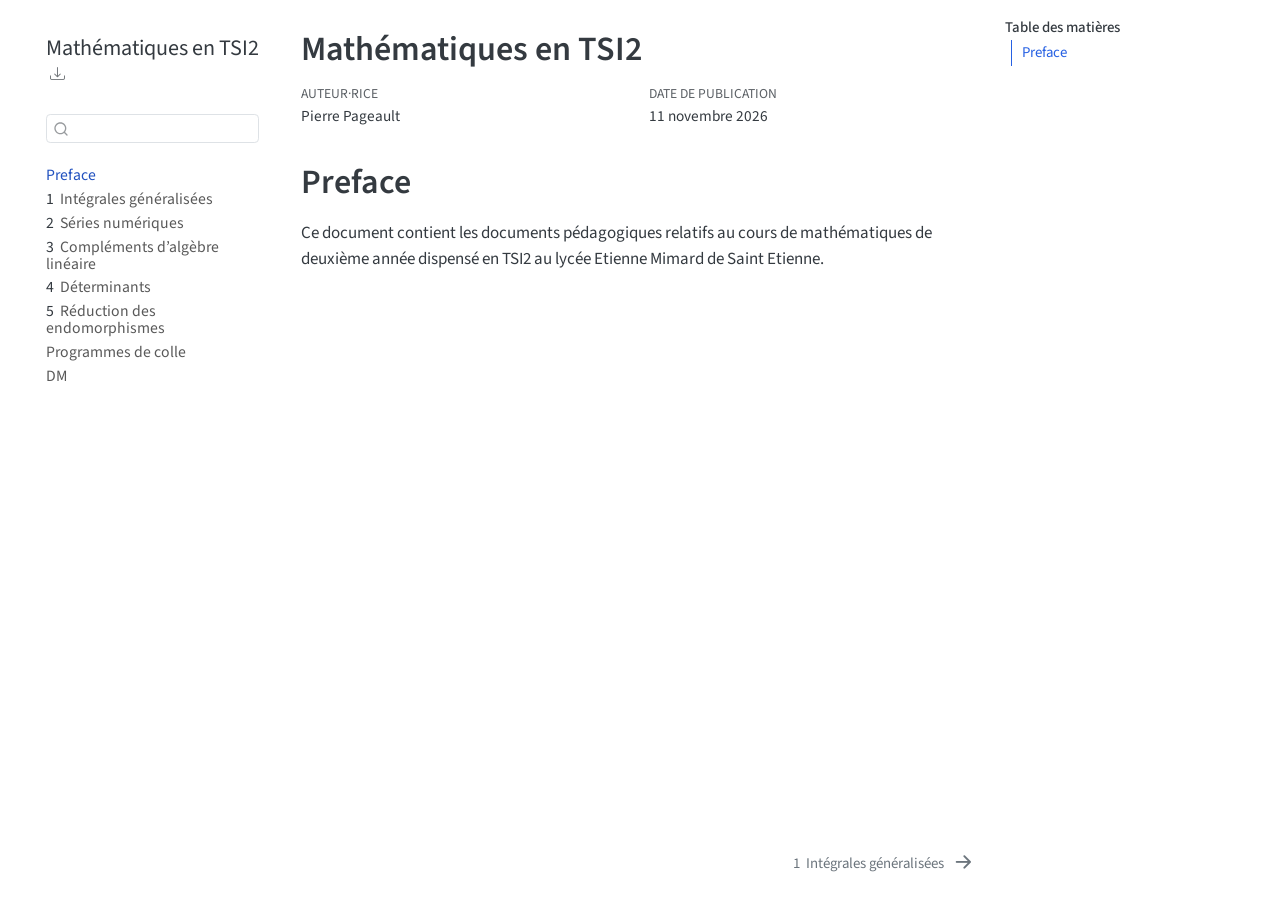
==== index.html @ 3d757d97 "Built site for gh-pages" ====
<!DOCTYPE html>
<html xmlns="http://www.w3.org/1999/xhtml" lang="fr" xml:lang="fr"><head>

<meta charset="utf-8">
<meta name="generator" content="quarto-1.9.38">

<meta name="viewport" content="width=device-width, initial-scale=1.0, user-scalable=yes">

<meta name="author" content="Pierre Pageault">

<title>Mathématiques en TSI2</title>
<style>
/* Default styles provided by pandoc.
** See https://pandoc.org/MANUAL.html#variables-for-html for config info.
*/
code{white-space: pre-wrap;}
span.smallcaps{font-variant: small-caps;}
div.columns{display: flex; gap: min(4vw, 1.5em);}
div.column{flex: auto; overflow-x: auto;}
div.hanging-indent{margin-left: 1.5em; text-indent: -1.5em;}
ul.task-list{list-style: none;}
ul.task-list li input[type="checkbox"] {
  width: 0.8em;
  margin: 0 0.8em 0.2em -1em; /* quarto-specific, see https://github.com/quarto-dev/quarto-cli/issues/4556 */ 
  vertical-align: middle;
}
</style>


<script src="site_libs/quarto-nav/quarto-nav.js"></script>
<script src="site_libs/quarto-nav/headroom.min.js"></script>
<script src="site_libs/clipboard/clipboard.min.js"></script>
<script src="site_libs/quarto-search/autocomplete.umd.js"></script>
<script src="site_libs/quarto-search/fuse.min.js"></script>
<script src="site_libs/quarto-search/quarto-search.js"></script>
<meta name="quarto:offset" content="./">
<link href="./01-integrales-generalisees.html" rel="next">
<script src="site_libs/quarto-html/quarto.js" type="module"></script>
<script src="site_libs/quarto-html/tabsets/tabsets.js" type="module"></script>
<script src="site_libs/quarto-html/popper.min.js"></script>
<script src="site_libs/quarto-html/tippy.umd.min.js"></script>
<script src="site_libs/quarto-html/anchor.min.js"></script>
<link href="site_libs/quarto-html/tippy.css" rel="stylesheet">
<link href="site_libs/quarto-html/quarto-syntax-highlighting-15634bcf2e68342d4ad2dfa704d543f6.css" rel="stylesheet" id="quarto-text-highlighting-styles">
<script src="site_libs/bootstrap/bootstrap.min.js"></script>
<link href="site_libs/bootstrap/bootstrap-icons.css" rel="stylesheet">
<link href="site_libs/bootstrap/bootstrap-452fedebf206357581fb8f02f36bbb8c.min.css" rel="stylesheet" append-hash="true" id="quarto-bootstrap" data-mode="light">
<script id="quarto-search-options" type="application/json">{
  "location": "sidebar",
  "copy-button": false,
  "collapse-after": 3,
  "panel-placement": "start",
  "type": "textbox",
  "limit": 50,
  "keyboard-shortcut": [
    "f",
    "/",
    "s"
  ],
  "show-item-context": false,
  "language": {
    "search-no-results-text": "Pas de résultats",
    "search-matching-documents-text": "documents trouvés",
    "search-copy-link-title": "Copier le lien vers la recherche",
    "search-hide-matches-text": "Cacher les correspondances additionnelles",
    "search-more-match-text": "correspondance de plus dans ce document",
    "search-more-matches-text": "correspondances de plus dans ce document",
    "search-clear-button-title": "Effacer",
    "search-text-placeholder": "",
    "search-detached-cancel-button-title": "Annuler",
    "search-submit-button-title": "Envoyer",
    "search-label": "Recherche"
  }
}</script>


<link rel="stylesheet" href="style.css">
</head>

<body class="nav-sidebar floating quarto-light">

<div id="quarto-search-results"></div>
  <header id="quarto-header" class="headroom fixed-top">
  <nav class="quarto-secondary-nav">
    <div class="container-fluid d-flex">
      <button type="button" class="quarto-btn-toggle btn" data-bs-toggle="collapse" role="button" data-bs-target=".quarto-sidebar-collapse-item" aria-controls="quarto-sidebar" aria-expanded="false" aria-label="Basculer la barre latérale" onclick="if (window.quartoToggleHeadroom) { window.quartoToggleHeadroom(); }">
        <i class="bi bi-layout-text-sidebar-reverse"></i>
      </button>
        <nav class="quarto-page-breadcrumbs" aria-label="breadcrumb"><ol class="breadcrumb"><li class="breadcrumb-item"><a href="./index.html">Preface</a></li></ol></nav>
        <a class="flex-grow-1" role="navigation" data-bs-toggle="collapse" data-bs-target=".quarto-sidebar-collapse-item" aria-controls="quarto-sidebar" aria-expanded="false" aria-label="Basculer la barre latérale" onclick="if (window.quartoToggleHeadroom) { window.quartoToggleHeadroom(); }">      
        </a>
      <button type="button" class="btn quarto-search-button" aria-label="Recherche" onclick="window.quartoOpenSearch();">
        <i class="bi bi-search"></i>
      </button>
    </div>
  </nav>
</header>
<!-- content -->
<div id="quarto-content" class="quarto-container page-columns page-rows-contents page-layout-article">
<!-- sidebar -->
  <nav id="quarto-sidebar" class="sidebar collapse collapse-horizontal quarto-sidebar-collapse-item sidebar-navigation floating overflow-auto">
    <div class="pt-lg-2 mt-2 text-left sidebar-header">
    <div class="sidebar-title mb-0 py-0">
      <a href="./">Mathématiques en TSI2</a> 
        <div class="sidebar-tools-main">
    <div class="dropdown">
      <a href="" title="Download" id="quarto-navigation-tool-dropdown-0" class="quarto-navigation-tool dropdown-toggle px-1" data-bs-toggle="dropdown" aria-expanded="false" role="link" aria-label="Download"><i class="bi bi-download"></i></a>
      <ul class="dropdown-menu" aria-labelledby="quarto-navigation-tool-dropdown-0">
          <li>
            <a class="dropdown-item sidebar-tools-main-item" href="./Mathématiques-en-TSI2.pdf">
              <i class="bi bi-file-pdf pe-1"></i>
            Download PDF
            </a>
          </li>
          <li>
            <a class="dropdown-item sidebar-tools-main-item" href="./Mathématiques-en-TSI2.epub">
              <i class="bi bi-journal pe-1"></i>
            Download ePub
            </a>
          </li>
      </ul>
    </div>
</div>
    </div>
      </div>
        <div class="mt-2 flex-shrink-0 align-items-center">
        <div class="sidebar-search">
        <div id="quarto-search" class="" title="Recherche"></div>
        </div>
        </div>
    <div class="sidebar-menu-container"> 
    <ul class="list-unstyled mt-1">
        <li class="sidebar-item">
  <div class="sidebar-item-container"> 
  <a href="./index.html" class="sidebar-item-text sidebar-link active">
 <span class="menu-text">Preface</span></a>
  </div>
</li>
        <li class="sidebar-item">
  <div class="sidebar-item-container"> 
  <a href="./01-integrales-generalisees.html" class="sidebar-item-text sidebar-link">
 <span class="menu-text"><span class="chapter-number">1</span>&nbsp; <span class="chapter-title">Intégrales généralisées</span></span></a>
  </div>
</li>
        <li class="sidebar-item">
  <div class="sidebar-item-container"> 
  <a href="./02-series-numeriques.html" class="sidebar-item-text sidebar-link">
 <span class="menu-text"><span class="chapter-number">2</span>&nbsp; <span class="chapter-title">Séries numériques</span></span></a>
  </div>
</li>
        <li class="sidebar-item">
  <div class="sidebar-item-container"> 
  <a href="./03-complements-algebre-lineaire.html" class="sidebar-item-text sidebar-link">
 <span class="menu-text"><span class="chapter-number">3</span>&nbsp; <span class="chapter-title">Compléments d’algèbre linéaire</span></span></a>
  </div>
</li>
        <li class="sidebar-item">
  <div class="sidebar-item-container"> 
  <a href="./04-determinants.html" class="sidebar-item-text sidebar-link">
 <span class="menu-text"><span class="chapter-number">4</span>&nbsp; <span class="chapter-title">Déterminants</span></span></a>
  </div>
</li>
        <li class="sidebar-item">
  <div class="sidebar-item-container"> 
  <a href="./05-reduction-des-endomorphismes.html" class="sidebar-item-text sidebar-link">
 <span class="menu-text"><span class="chapter-number">5</span>&nbsp; <span class="chapter-title">Réduction des endomorphismes</span></span></a>
  </div>
</li>
        <li class="sidebar-item">
  <div class="sidebar-item-container"> 
  <a href="./colles.html" class="sidebar-item-text sidebar-link">
 <span class="menu-text">Programmes de colle</span></a>
  </div>
</li>
        <li class="sidebar-item">
  <div class="sidebar-item-container"> 
  <a href="./dm.html" class="sidebar-item-text sidebar-link">
 <span class="menu-text">DM</span></a>
  </div>
</li>
    </ul>
    </div>
</nav>
<div id="quarto-sidebar-glass" class="quarto-sidebar-collapse-item" data-bs-toggle="collapse" data-bs-target=".quarto-sidebar-collapse-item"></div>
<!-- margin-sidebar -->
    <div id="quarto-margin-sidebar" class="sidebar margin-sidebar">
        <nav id="TOC" role="doc-toc" class="toc-active">
    <h2 id="toc-title">Table des matières</h2>
   
  <ul>
  <li><a href="#preface" id="toc-preface" class="nav-link active" data-scroll-target="#preface">Preface</a></li>
  </ul>
</nav>
    </div>
<!-- main -->
<main class="content" id="quarto-document-content">

<header id="title-block-header" class="quarto-title-block default">
<div class="quarto-title">
<h1 class="title">Mathématiques en TSI2</h1>
</div>



<div class="quarto-title-meta">

    <div>
    <div class="quarto-title-meta-heading">Auteur·rice</div>
    <div class="quarto-title-meta-contents">
             <p>Pierre Pageault </p>
          </div>
  </div>
    
    <div>
    <div class="quarto-title-meta-heading">Date de publication</div>
    <div class="quarto-title-meta-contents">
      <p class="date">11 novembre 2026</p>
    </div>
  </div>
  
    
  </div>
  


</header>


<section id="preface" class="level1 unnumbered">
<h1 class="unnumbered">Preface</h1>
<p>Ce document contient les documents pédagogiques relatifs au cours de mathématiques de deuxième année dispensé en TSI2 au lycée Etienne Mimard de Saint Etienne.</p>


</section>

</main> <!-- /main -->
<script id="quarto-html-after-body" type="application/javascript">
  window.document.addEventListener("DOMContentLoaded", function (event) {
    const icon = "";
    const anchorJS = new window.AnchorJS();
    anchorJS.options = {
      placement: 'right',
      icon: icon
    };
    anchorJS.add('.anchored');
    const isCodeAnnotation = (el) => {
      for (const clz of el.classList) {
        if (clz.startsWith('code-annotation-')) {                     
          return true;
        }
      }
      return false;
    }
    const onCopySuccess = function(e) {
      // button target
      const button = e.trigger;
      // don't keep focus
      button.blur();
      // flash "checked"
      button.classList.add('code-copy-button-checked');
      var currentTitle = button.getAttribute("title");
      button.setAttribute("title", "Copié");
      let tooltip;
      if (window.bootstrap) {
        button.setAttribute("data-bs-toggle", "tooltip");
        button.setAttribute("data-bs-placement", "left");
        button.setAttribute("data-bs-title", "Copié");
        tooltip = new bootstrap.Tooltip(button, 
          { trigger: "manual", 
            customClass: "code-copy-button-tooltip",
            offset: [0, -8]});
        tooltip.show();    
      }
      setTimeout(function() {
        if (tooltip) {
          tooltip.hide();
          button.removeAttribute("data-bs-title");
          button.removeAttribute("data-bs-toggle");
          button.removeAttribute("data-bs-placement");
        }
        button.setAttribute("title", currentTitle);
        button.classList.remove('code-copy-button-checked');
      }, 1000);
      // clear code selection
      e.clearSelection();
    }
    const getTextToCopy = function(trigger) {
      const outerScaffold = trigger.parentElement.cloneNode(true);
      const codeEl = outerScaffold.querySelector('code');
      for (const childEl of codeEl.children) {
        if (isCodeAnnotation(childEl)) {
          childEl.remove();
        }
      }
      return codeEl.innerText;
    }
    const clipboard = new window.ClipboardJS('.code-copy-button:not([data-in-quarto-modal])', {
      text: getTextToCopy
    });
    clipboard.on('success', onCopySuccess);
    if (window.document.getElementById('quarto-embedded-source-code-modal')) {
      const clipboardModal = new window.ClipboardJS('.code-copy-button[data-in-quarto-modal]', {
        text: getTextToCopy,
        container: window.document.getElementById('quarto-embedded-source-code-modal')
      });
      clipboardModal.on('success', onCopySuccess);
    }
      var localhostRegex = new RegExp(/^(?:http|https):\/\/localhost\:?[0-9]*\//);
      var mailtoRegex = new RegExp(/^mailto:/);
        var filterRegex = new RegExp('/' + window.location.host + '/');
      var isInternal = (href) => {
          return filterRegex.test(href) || localhostRegex.test(href) || mailtoRegex.test(href);
      }
      // Inspect non-navigation links and adorn them if external
     var links = window.document.querySelectorAll('a[href]:not(.nav-link):not(.navbar-brand):not(.toc-action):not(.sidebar-link):not(.sidebar-item-toggle):not(.pagination-link):not(.no-external):not([aria-hidden]):not(.dropdown-item):not(.quarto-navigation-tool):not(.about-link)');
      for (var i=0; i<links.length; i++) {
        const link = links[i];
        if (!isInternal(link.href)) {
          // undo the damage that might have been done by quarto-nav.js in the case of
          // links that we want to consider external
          if (link.dataset.originalHref !== undefined) {
            link.href = link.dataset.originalHref;
          }
        }
      }
    function tippyHover(el, contentFn, onTriggerFn, onUntriggerFn) {
      const config = {
        allowHTML: true,
        maxWidth: 500,
        delay: 100,
        arrow: false,
        appendTo: function(el) {
            return el.parentElement;
        },
        interactive: true,
        interactiveBorder: 10,
        theme: 'quarto',
        placement: 'bottom-start',
      };
      if (contentFn) {
        config.content = contentFn;
      }
      if (onTriggerFn) {
        config.onTrigger = onTriggerFn;
      }
      if (onUntriggerFn) {
        config.onUntrigger = onUntriggerFn;
      }
      window.tippy(el, config); 
    }
    const noterefs = window.document.querySelectorAll('a[role="doc-noteref"]');
    for (var i=0; i<noterefs.length; i++) {
      const ref = noterefs[i];
      tippyHover(ref, function() {
        // use id or data attribute instead here
        let href = ref.getAttribute('data-footnote-href') || ref.getAttribute('href');
        try { href = new URL(href).hash; } catch {}
        const id = href.replace(/^#\/?/, "");
        const note = window.document.getElementById(id);
        if (note) {
          return note.innerHTML;
        } else {
          return "";
        }
      });
    }
    const xrefs = window.document.querySelectorAll('a.quarto-xref');
    const processXRef = (id, note) => {
      // Strip column container classes
      const stripColumnClz = (el) => {
        el.classList.remove("page-full", "page-columns");
        if (el.children) {
          for (const child of el.children) {
            stripColumnClz(child);
          }
        }
      }
      stripColumnClz(note)
      if (id === null || id.startsWith('sec-')) {
        // Special case sections, only their first couple elements
        const container = document.createElement("div");
        if (note.children && note.children.length > 2) {
          container.appendChild(note.children[0].cloneNode(true));
          for (let i = 1; i < note.children.length; i++) {
            const child = note.children[i];
            if (child.tagName === "P" && child.innerText === "") {
              continue;
            } else {
              container.appendChild(child.cloneNode(true));
              break;
            }
          }
          if (window.Quarto?.typesetMath) {
            window.Quarto.typesetMath(container);
          }
          return container.innerHTML
        } else {
          if (window.Quarto?.typesetMath) {
            window.Quarto.typesetMath(note);
          }
          return note.innerHTML;
        }
      } else {
        // Remove any anchor links if they are present
        const anchorLink = note.querySelector('a.anchorjs-link');
        if (anchorLink) {
          anchorLink.remove();
        }
        if (window.Quarto?.typesetMath) {
          window.Quarto.typesetMath(note);
        }
        if (note.classList.contains("callout")) {
          return note.outerHTML;
        } else {
          return note.innerHTML;
        }
      }
    }
    for (var i=0; i<xrefs.length; i++) {
      const xref = xrefs[i];
      tippyHover(xref, undefined, function(instance) {
        instance.disable();
        let url = xref.getAttribute('href');
        let hash = undefined; 
        if (url.startsWith('#')) {
          hash = url;
        } else {
          try { hash = new URL(url).hash; } catch {}
        }
        if (hash) {
          const id = hash.replace(/^#\/?/, "");
          const note = window.document.getElementById(id);
          if (note !== null) {
            try {
              const html = processXRef(id, note.cloneNode(true));
              instance.setContent(html);
            } finally {
              instance.enable();
              instance.show();
            }
          } else {
            // See if we can fetch this
            fetch(url.split('#')[0])
            .then(res => res.text())
            .then(html => {
              const parser = new DOMParser();
              const htmlDoc = parser.parseFromString(html, "text/html");
              const note = htmlDoc.getElementById(id);
              if (note !== null) {
                const html = processXRef(id, note);
                instance.setContent(html);
              } 
            }).finally(() => {
              instance.enable();
              instance.show();
            });
          }
        } else {
          // See if we can fetch a full url (with no hash to target)
          // This is a special case and we should probably do some content thinning / targeting
          fetch(url)
          .then(res => res.text())
          .then(html => {
            const parser = new DOMParser();
            const htmlDoc = parser.parseFromString(html, "text/html");
            const note = htmlDoc.querySelector('main.content');
            if (note !== null) {
              // This should only happen for chapter cross references
              // (since there is no id in the URL)
              // remove the first header
              if (note.children.length > 0 && note.children[0].tagName === "HEADER") {
                note.children[0].remove();
              }
              const html = processXRef(null, note);
              instance.setContent(html);
            } 
          }).finally(() => {
            instance.enable();
            instance.show();
          });
        }
      }, function(instance) {
      });
    }
        let selectedAnnoteEl;
        const selectorForAnnotation = ( cell, annotation) => {
          let cellAttr = 'data-code-cell="' + cell + '"';
          let lineAttr = 'data-code-annotation="' +  annotation + '"';
          const selector = 'span[' + cellAttr + '][' + lineAttr + ']';
          return selector;
        }
        const selectCodeLines = (annoteEl) => {
          const doc = window.document;
          const targetCell = annoteEl.getAttribute("data-target-cell");
          const targetAnnotation = annoteEl.getAttribute("data-target-annotation");
          const annoteSpan = window.document.querySelector(selectorForAnnotation(targetCell, targetAnnotation));
          const lines = annoteSpan.getAttribute("data-code-lines").split(",");
          const lineIds = lines.map((line) => {
            return targetCell + "-" + line;
          })
          let top = null;
          let height = null;
          let parent = null;
          if (lineIds.length > 0) {
              //compute the position of the single el (top and bottom and make a div)
              const el = window.document.getElementById(lineIds[0]);
              top = el.offsetTop;
              height = el.offsetHeight;
              parent = el.parentElement.parentElement;
            if (lineIds.length > 1) {
              const lastEl = window.document.getElementById(lineIds[lineIds.length - 1]);
              const bottom = lastEl.offsetTop + lastEl.offsetHeight;
              height = bottom - top;
            }
            if (top !== null && height !== null && parent !== null) {
              // cook up a div (if necessary) and position it 
              let div = window.document.getElementById("code-annotation-line-highlight");
              if (div === null) {
                div = window.document.createElement("div");
                div.setAttribute("id", "code-annotation-line-highlight");
                div.style.position = 'absolute';
                parent.appendChild(div);
              }
              div.style.top = top - 2 + "px";
              div.style.height = height + 4 + "px";
              div.style.left = 0;
              let gutterDiv = window.document.getElementById("code-annotation-line-highlight-gutter");
              if (gutterDiv === null) {
                gutterDiv = window.document.createElement("div");
                gutterDiv.setAttribute("id", "code-annotation-line-highlight-gutter");
                gutterDiv.style.position = 'absolute';
                const codeCell = window.document.getElementById(targetCell);
                const gutter = codeCell.querySelector('.code-annotation-gutter');
                gutter.appendChild(gutterDiv);
              }
              gutterDiv.style.top = top - 2 + "px";
              gutterDiv.style.height = height + 4 + "px";
            }
            selectedAnnoteEl = annoteEl;
          }
        };
        const unselectCodeLines = () => {
          const elementsIds = ["code-annotation-line-highlight", "code-annotation-line-highlight-gutter"];
          elementsIds.forEach((elId) => {
            const div = window.document.getElementById(elId);
            if (div) {
              div.remove();
            }
          });
          selectedAnnoteEl = undefined;
        };
          // Handle positioning of the toggle
      window.addEventListener(
        "resize",
        throttle(() => {
          elRect = undefined;
          if (selectedAnnoteEl) {
            selectCodeLines(selectedAnnoteEl);
          }
        }, 10)
      );
      function throttle(fn, ms) {
      let throttle = false;
      let timer;
        return (...args) => {
          if(!throttle) { // first call gets through
              fn.apply(this, args);
              throttle = true;
          } else { // all the others get throttled
              if(timer) clearTimeout(timer); // cancel #2
              timer = setTimeout(() => {
                fn.apply(this, args);
                timer = throttle = false;
              }, ms);
          }
        };
      }
        // Attach click handler to the DT
        const annoteDls = window.document.querySelectorAll('dt[data-target-cell]');
        for (const annoteDlNode of annoteDls) {
          annoteDlNode.addEventListener('click', (event) => {
            const clickedEl = event.target;
            if (clickedEl !== selectedAnnoteEl) {
              unselectCodeLines();
              const activeEl = window.document.querySelector('dt[data-target-cell].code-annotation-active');
              if (activeEl) {
                activeEl.classList.remove('code-annotation-active');
              }
              selectCodeLines(clickedEl);
              clickedEl.classList.add('code-annotation-active');
            } else {
              // Unselect the line
              unselectCodeLines();
              clickedEl.classList.remove('code-annotation-active');
            }
          });
        }
    const findCites = (el) => {
      const parentEl = el.parentElement;
      if (parentEl) {
        const cites = parentEl.dataset.cites;
        if (cites) {
          return {
            el,
            cites: cites.split(' ')
          };
        } else {
          return findCites(el.parentElement)
        }
      } else {
        return undefined;
      }
    };
    var bibliorefs = window.document.querySelectorAll('a[role="doc-biblioref"]');
    for (var i=0; i<bibliorefs.length; i++) {
      const ref = bibliorefs[i];
      const citeInfo = findCites(ref);
      if (citeInfo) {
        tippyHover(citeInfo.el, function() {
          var popup = window.document.createElement('div');
          citeInfo.cites.forEach(function(cite) {
            var citeDiv = window.document.createElement('div');
            citeDiv.classList.add('hanging-indent');
            citeDiv.classList.add('csl-entry');
            var biblioDiv = window.document.getElementById('ref-' + cite);
            if (biblioDiv) {
              citeDiv.innerHTML = biblioDiv.innerHTML;
            }
            popup.appendChild(citeDiv);
          });
          return popup.innerHTML;
        });
      }
    }
  });
  </script>
<nav class="page-navigation">
  <div class="nav-page nav-page-previous">
  </div>
  <div class="nav-page nav-page-next">
      <a href="./01-integrales-generalisees.html" class="pagination-link" aria-label="Intégrales généralisées">
        <span class="nav-page-text"><span class="chapter-number">1</span>&nbsp; <span class="chapter-title">Intégrales généralisées</span></span> <i class="bi bi-arrow-right-short"></i>
      </a>
  </div>
</nav>
</div> <!-- /content -->




</body></html>
---- site_libs/quarto-html/tippy.css ----
.tippy-box[data-animation=fade][data-state=hidden]{opacity:0}[data-tippy-root]{max-width:calc(100vw - 10px)}.tippy-box{position:relative;background-color:#333;color:#fff;border-radius:4px;font-size:14px;line-height:1.4;white-space:normal;outline:0;transition-property:transform,visibility,opacity}.tippy-box[data-placement^=top]>.tippy-arrow{bottom:0}.tippy-box[data-placement^=top]>.tippy-arrow:before{bottom:-7px;left:0;border-width:8px 8px 0;border-top-color:initial;transform-origin:center top}.tippy-box[data-placement^=bottom]>.tippy-arrow{top:0}.tippy-box[data-placement^=bottom]>.tippy-arrow:before{top:-7px;left:0;border-width:0 8px 8px;border-bottom-color:initial;transform-origin:center bottom}.tippy-box[data-placement^=left]>.tippy-arrow{right:0}.tippy-box[data-placement^=left]>.tippy-arrow:before{border-width:8px 0 8px 8px;border-left-color:initial;right:-7px;transform-origin:center left}.tippy-box[data-placement^=right]>.tippy-arrow{left:0}.tippy-box[data-placement^=right]>.tippy-arrow:before{left:-7px;border-width:8px 8px 8px 0;border-right-color:initial;transform-origin:center right}.tippy-box[data-inertia][data-state=visible]{transition-timing-function:cubic-bezier(.54,1.5,.38,1.11)}.tippy-arrow{width:16px;height:16px;color:#333}.tippy-arrow:before{content:"";position:absolute;border-color:transparent;border-style:solid}.tippy-content{position:relative;padding:5px 9px;z-index:1}
---- site_libs/quarto-html/quarto-syntax-highlighting-15634bcf2e68342d4ad2dfa704d543f6.css ----
/* quarto syntax highlight colors */
:root {
  --quarto-hl-ot-color: #003B4F;
  --quarto-hl-at-color: #657422;
  --quarto-hl-ss-color: #20794D;
  --quarto-hl-an-color: #5E5E5E;
  --quarto-hl-fu-color: #4758AB;
  --quarto-hl-st-color: #20794D;
  --quarto-hl-cf-color: #003B4F;
  --quarto-hl-op-color: #5E5E5E;
  --quarto-hl-er-color: #AD0000;
  --quarto-hl-bn-color: #AD0000;
  --quarto-hl-al-color: #AD0000;
  --quarto-hl-va-color: #111111;
  --quarto-hl-bu-color: inherit;
  --quarto-hl-ex-color: inherit;
  --quarto-hl-pp-color: #AD0000;
  --quarto-hl-in-color: #5E5E5E;
  --quarto-hl-vs-color: #20794D;
  --quarto-hl-wa-color: #5E5E5E;
  --quarto-hl-do-color: #5E5E5E;
  --quarto-hl-im-color: #00769E;
  --quarto-hl-ch-color: #20794D;
  --quarto-hl-dt-color: #AD0000;
  --quarto-hl-fl-color: #AD0000;
  --quarto-hl-co-color: #5E5E5E;
  --quarto-hl-cv-color: #5E5E5E;
  --quarto-hl-cn-color: #8f5902;
  --quarto-hl-sc-color: #5E5E5E;
  --quarto-hl-dv-color: #AD0000;
  --quarto-hl-kw-color: #003B4F;
}

/* other quarto variables */
:root {
  --quarto-font-monospace: SFMono-Regular, Menlo, Monaco, Consolas, "Liberation Mono", "Courier New", monospace;
}

/* syntax highlight based on Pandoc's rules */
pre > code.sourceCode > span {
  color: #003B4F;
}

code.sourceCode > span {
  color: #003B4F;
}

div.sourceCode,
div.sourceCode pre.sourceCode {
  color: #003B4F;
}

/* Normal */
code span {
  color: #003B4F;
}

/* Alert */
code span.al {
  color: #AD0000;
  font-style: inherit;
}

/* Annotation */
code span.an {
  color: #5E5E5E;
  font-style: inherit;
}

/* Attribute */
code span.at {
  color: #657422;
  font-style: inherit;
}

/* BaseN */
code span.bn {
  color: #AD0000;
  font-style: inherit;
}

/* BuiltIn */
code span.bu {
  font-style: inherit;
}

/* ControlFlow */
code span.cf {
  color: #003B4F;
  font-weight: bold;
  font-style: inherit;
}

/* Char */
code span.ch {
  color: #20794D;
  font-style: inherit;
}

/* Constant */
code span.cn {
  color: #8f5902;
  font-style: inherit;
}

/* Comment */
code span.co {
  color: #5E5E5E;
  font-style: inherit;
}

/* CommentVar */
code span.cv {
  color: #5E5E5E;
  font-style: italic;
}

/* Documentation */
code span.do {
  color: #5E5E5E;
  font-style: italic;
}

/* DataType */
code span.dt {
  color: #AD0000;
  font-style: inherit;
}

/* DecVal */
code span.dv {
  color: #AD0000;
  font-style: inherit;
}

/* Error */
code span.er {
  color: #AD0000;
  font-style: inherit;
}

/* Extension */
code span.ex {
  font-style: inherit;
}

/* Float */
code span.fl {
  color: #AD0000;
  font-style: inherit;
}

/* Function */
code span.fu {
  color: #4758AB;
  font-style: inherit;
}

/* Import */
code span.im {
  color: #00769E;
  font-style: inherit;
}

/* Information */
code span.in {
  color: #5E5E5E;
  font-style: inherit;
}

/* Keyword */
code span.kw {
  color: #003B4F;
  font-weight: bold;
  font-style: inherit;
}

/* Operator */
code span.op {
  color: #5E5E5E;
  font-style: inherit;
}

/* Other */
code span.ot {
  color: #003B4F;
  font-style: inherit;
}

/* Preprocessor */
code span.pp {
  color: #AD0000;
  font-style: inherit;
}

/* SpecialChar */
code span.sc {
  color: #5E5E5E;
  font-style: inherit;
}

/* SpecialString */
code span.ss {
  color: #20794D;
  font-style: inherit;
}

/* String */
code span.st {
  color: #20794D;
  font-style: inherit;
}

/* Variable */
code span.va {
  color: #111111;
  font-style: inherit;
}

/* VerbatimString */
code span.vs {
  color: #20794D;
  font-style: inherit;
}

/* Warning */
code span.wa {
  color: #5E5E5E;
  font-style: italic;
}

.prevent-inlining {
  content: "</";
}

/*# sourceMappingURL=f23921c56f73e400b49028c9186a1aa0.css.map */
---- style.css ----
/* Style pour <details> */
details {
  margin: 15px 0;
  padding: 10px;
  border: 1px solid #ddd;
  border-radius: 5px;
  background-color: #f9f9f9;
}


/* Style pour <details> ouvert */
details[open] {
  background-color: #f9f9f9;
}
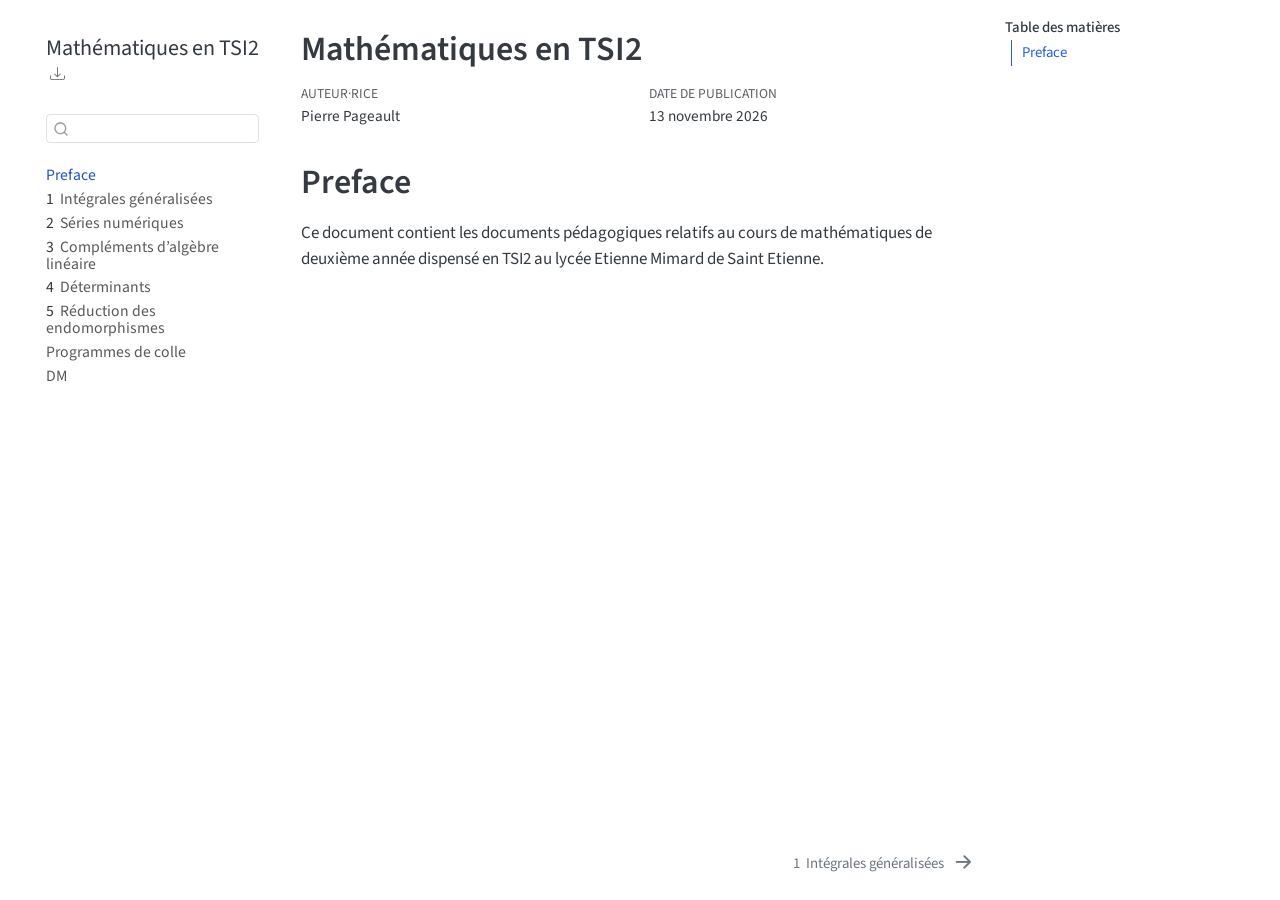
==== commit bcff0a94: "Built site for gh-pages" ====
--- a/index.html
+++ b/index.html
@@ -214,7 +214,7 @@
     <div>
     <div class="quarto-title-meta-heading">Date de publication</div>
     <div class="quarto-title-meta-contents">
-      <p class="date">11 novembre 2026</p>
+      <p class="date">13 novembre 2026</p>
     </div>
   </div>
   
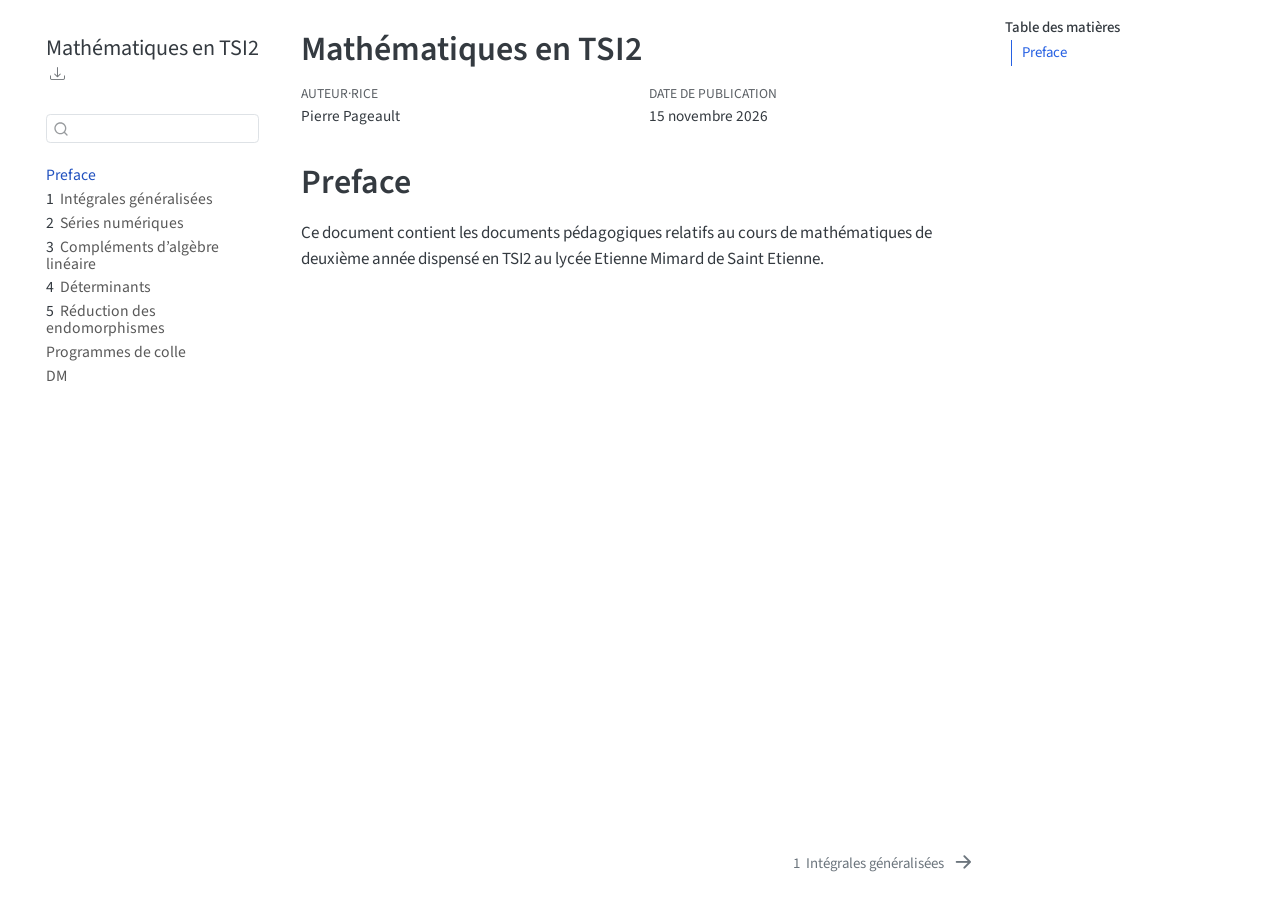
==== commit f9bcada9: "Built site for gh-pages" ====
--- a/index.html
+++ b/index.html
@@ -214,7 +214,7 @@
     <div>
     <div class="quarto-title-meta-heading">Date de publication</div>
     <div class="quarto-title-meta-contents">
-      <p class="date">13 novembre 2026</p>
+      <p class="date">15 novembre 2026</p>
     </div>
   </div>
   
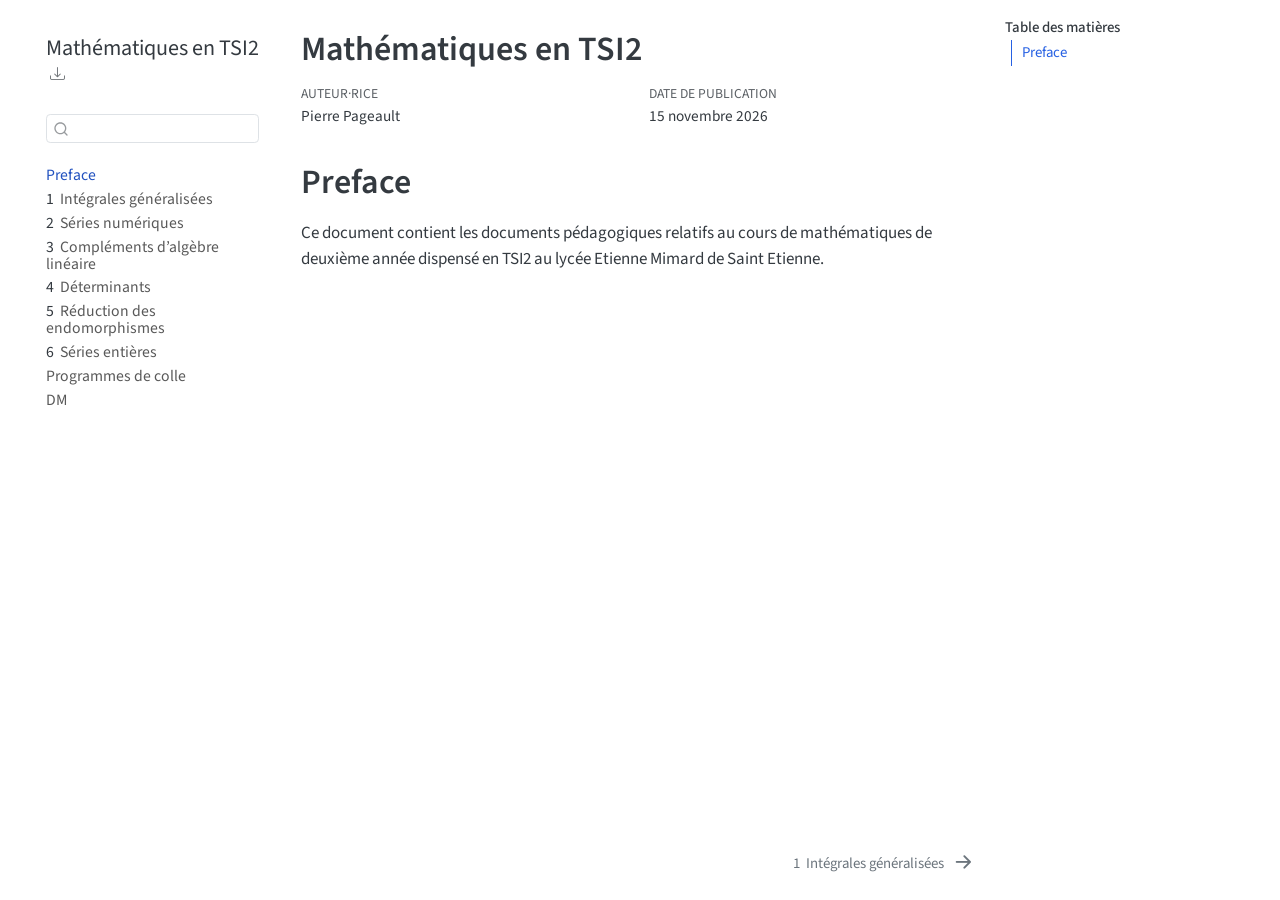
==== commit fac15002: "Built site for gh-pages" ====
--- a/index.html
+++ b/index.html
@@ -168,6 +168,12 @@
 </li>
         <li class="sidebar-item">
   <div class="sidebar-item-container"> 
+  <a href="./06-series-entieres.html" class="sidebar-item-text sidebar-link">
+ <span class="menu-text"><span class="chapter-number">6</span>&nbsp; <span class="chapter-title">Séries entières</span></span></a>
+  </div>
+</li>
+        <li class="sidebar-item">
+  <div class="sidebar-item-container"> 
   <a href="./colles.html" class="sidebar-item-text sidebar-link">
  <span class="menu-text">Programmes de colle</span></a>
   </div>
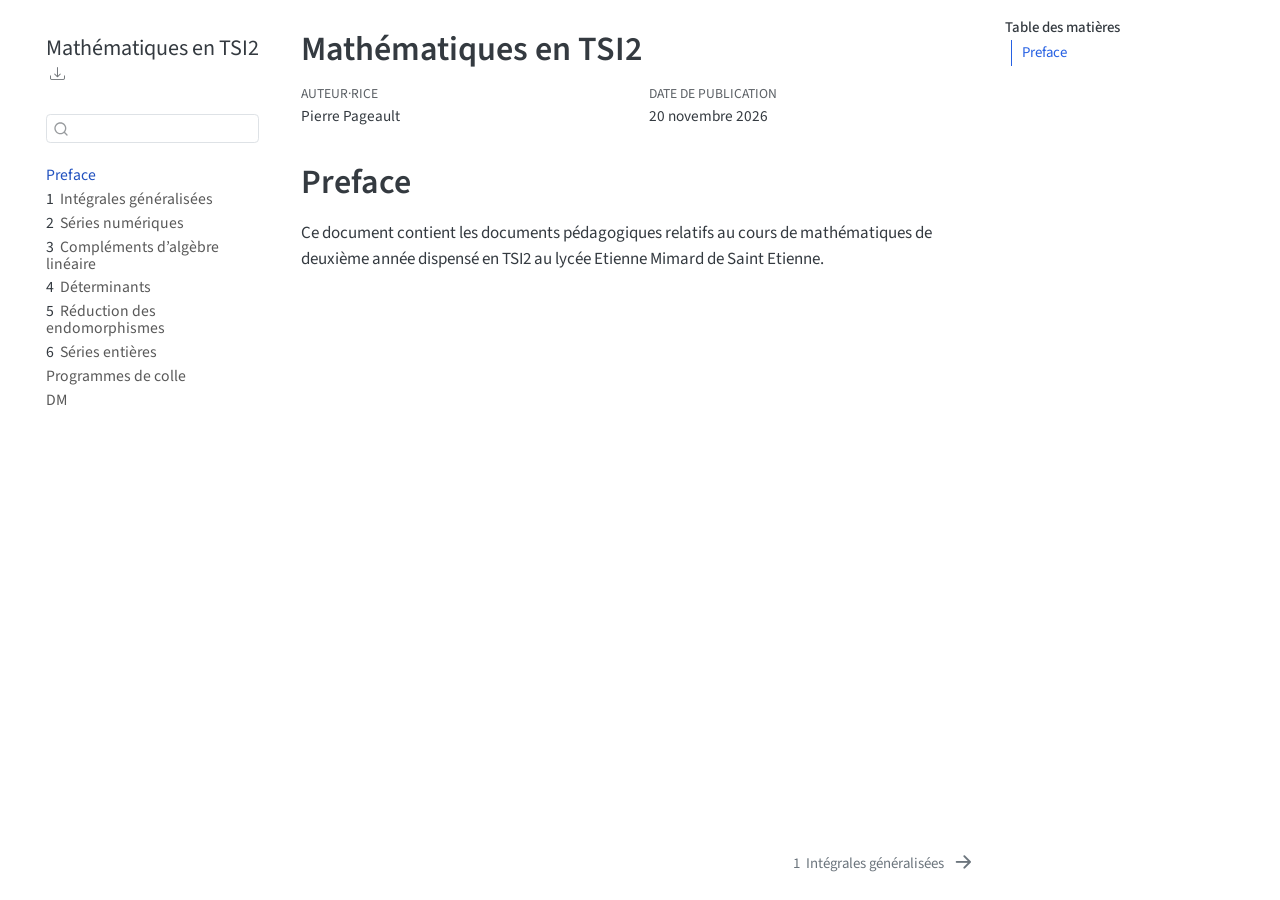
==== commit 53199c92: "Built site for gh-pages" ====
--- a/index.html
+++ b/index.html
@@ -220,7 +220,7 @@
     <div>
     <div class="quarto-title-meta-heading">Date de publication</div>
     <div class="quarto-title-meta-contents">
-      <p class="date">15 novembre 2026</p>
+      <p class="date">20 novembre 2026</p>
     </div>
   </div>
   
--- a/style.css
+++ b/style.css
@@ -13,3 +13,10 @@
   background-color: #f9f9f9;
 }
 
+.info {
+  margin: 1em 0;
+  border: 2px solid gray;
+  border-left: 10px solid teal; 
+  border-radius: 10px;
+}
+
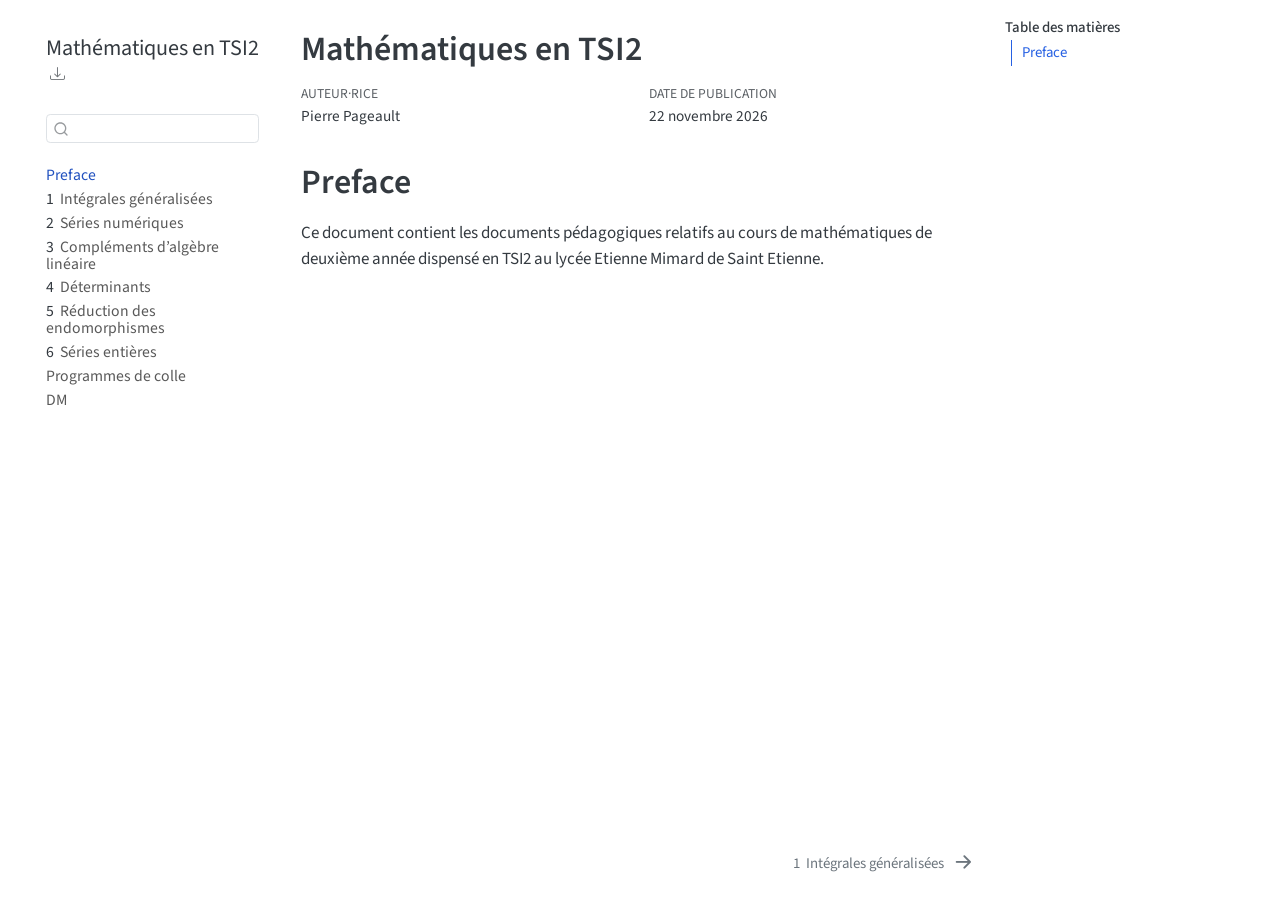
==== commit 99254716: "Built site for gh-pages" ====
--- a/index.html
+++ b/index.html
@@ -220,7 +220,7 @@
     <div>
     <div class="quarto-title-meta-heading">Date de publication</div>
     <div class="quarto-title-meta-contents">
-      <p class="date">20 novembre 2026</p>
+      <p class="date">22 novembre 2026</p>
     </div>
   </div>
   
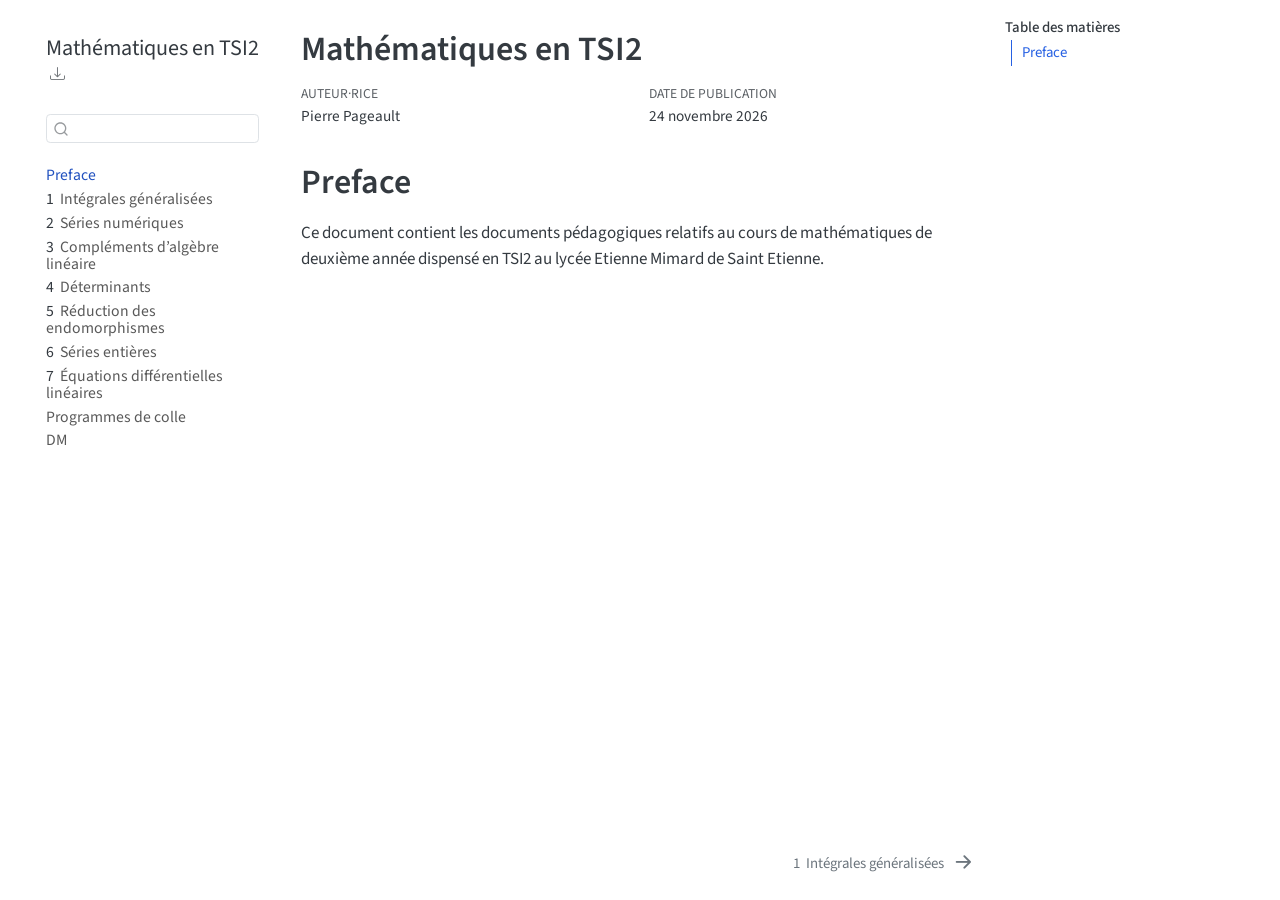
==== commit aae632f5: "Built site for gh-pages" ====
--- a/index.html
+++ b/index.html
@@ -174,6 +174,12 @@
 </li>
         <li class="sidebar-item">
   <div class="sidebar-item-container"> 
+  <a href="./07-equations-differentielles.html" class="sidebar-item-text sidebar-link">
+ <span class="menu-text"><span class="chapter-number">7</span>&nbsp; <span class="chapter-title">Équations différentielles linéaires</span></span></a>
+  </div>
+</li>
+        <li class="sidebar-item">
+  <div class="sidebar-item-container"> 
   <a href="./colles.html" class="sidebar-item-text sidebar-link">
  <span class="menu-text">Programmes de colle</span></a>
   </div>
@@ -220,7 +226,7 @@
     <div>
     <div class="quarto-title-meta-heading">Date de publication</div>
     <div class="quarto-title-meta-contents">
-      <p class="date">22 novembre 2026</p>
+      <p class="date">24 novembre 2026</p>
     </div>
   </div>
   
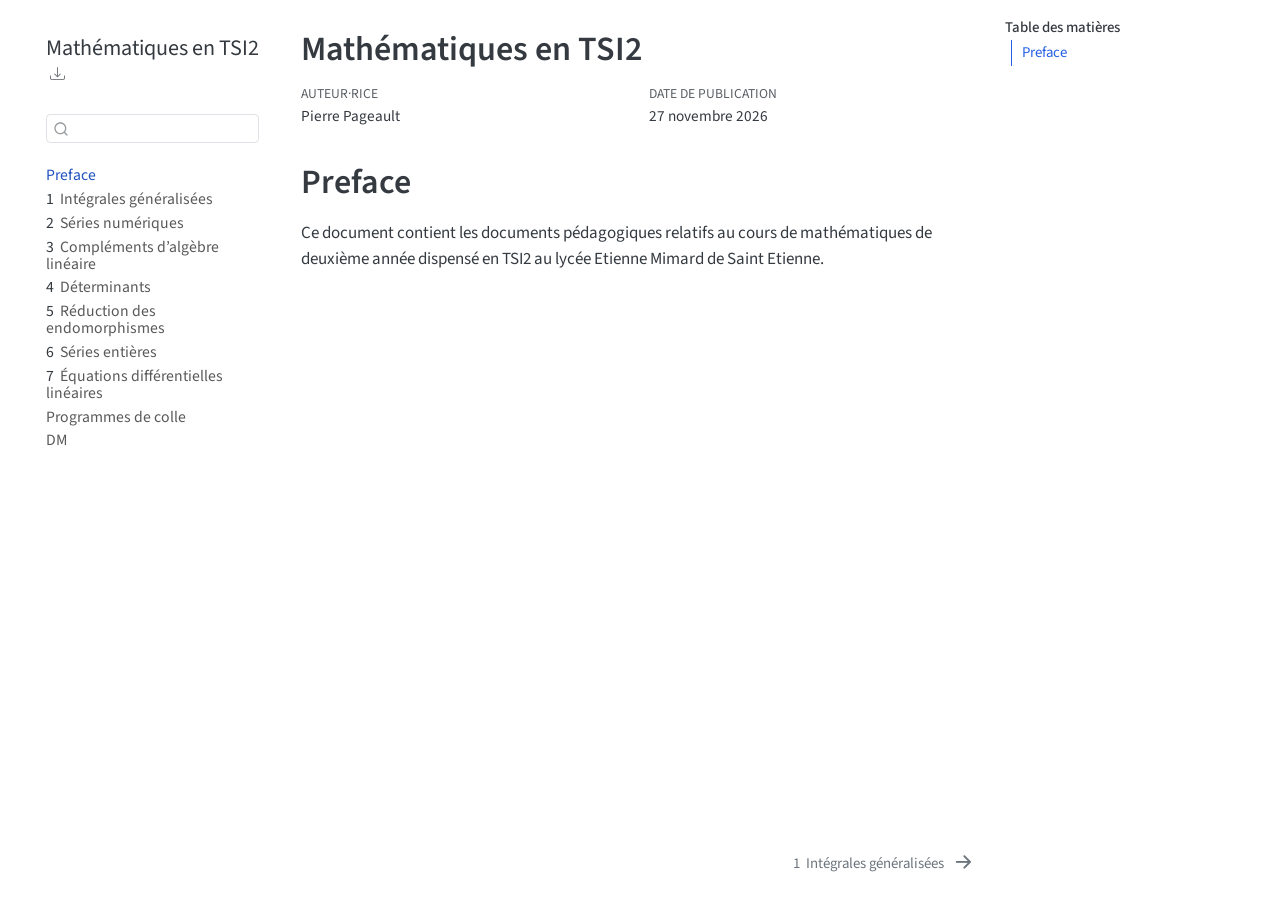
==== commit d3503fe8: "Built site for gh-pages" ====
--- a/index.html
+++ b/index.html
@@ -226,7 +226,7 @@
     <div>
     <div class="quarto-title-meta-heading">Date de publication</div>
     <div class="quarto-title-meta-contents">
-      <p class="date">24 novembre 2026</p>
+      <p class="date">27 novembre 2026</p>
     </div>
   </div>
   
